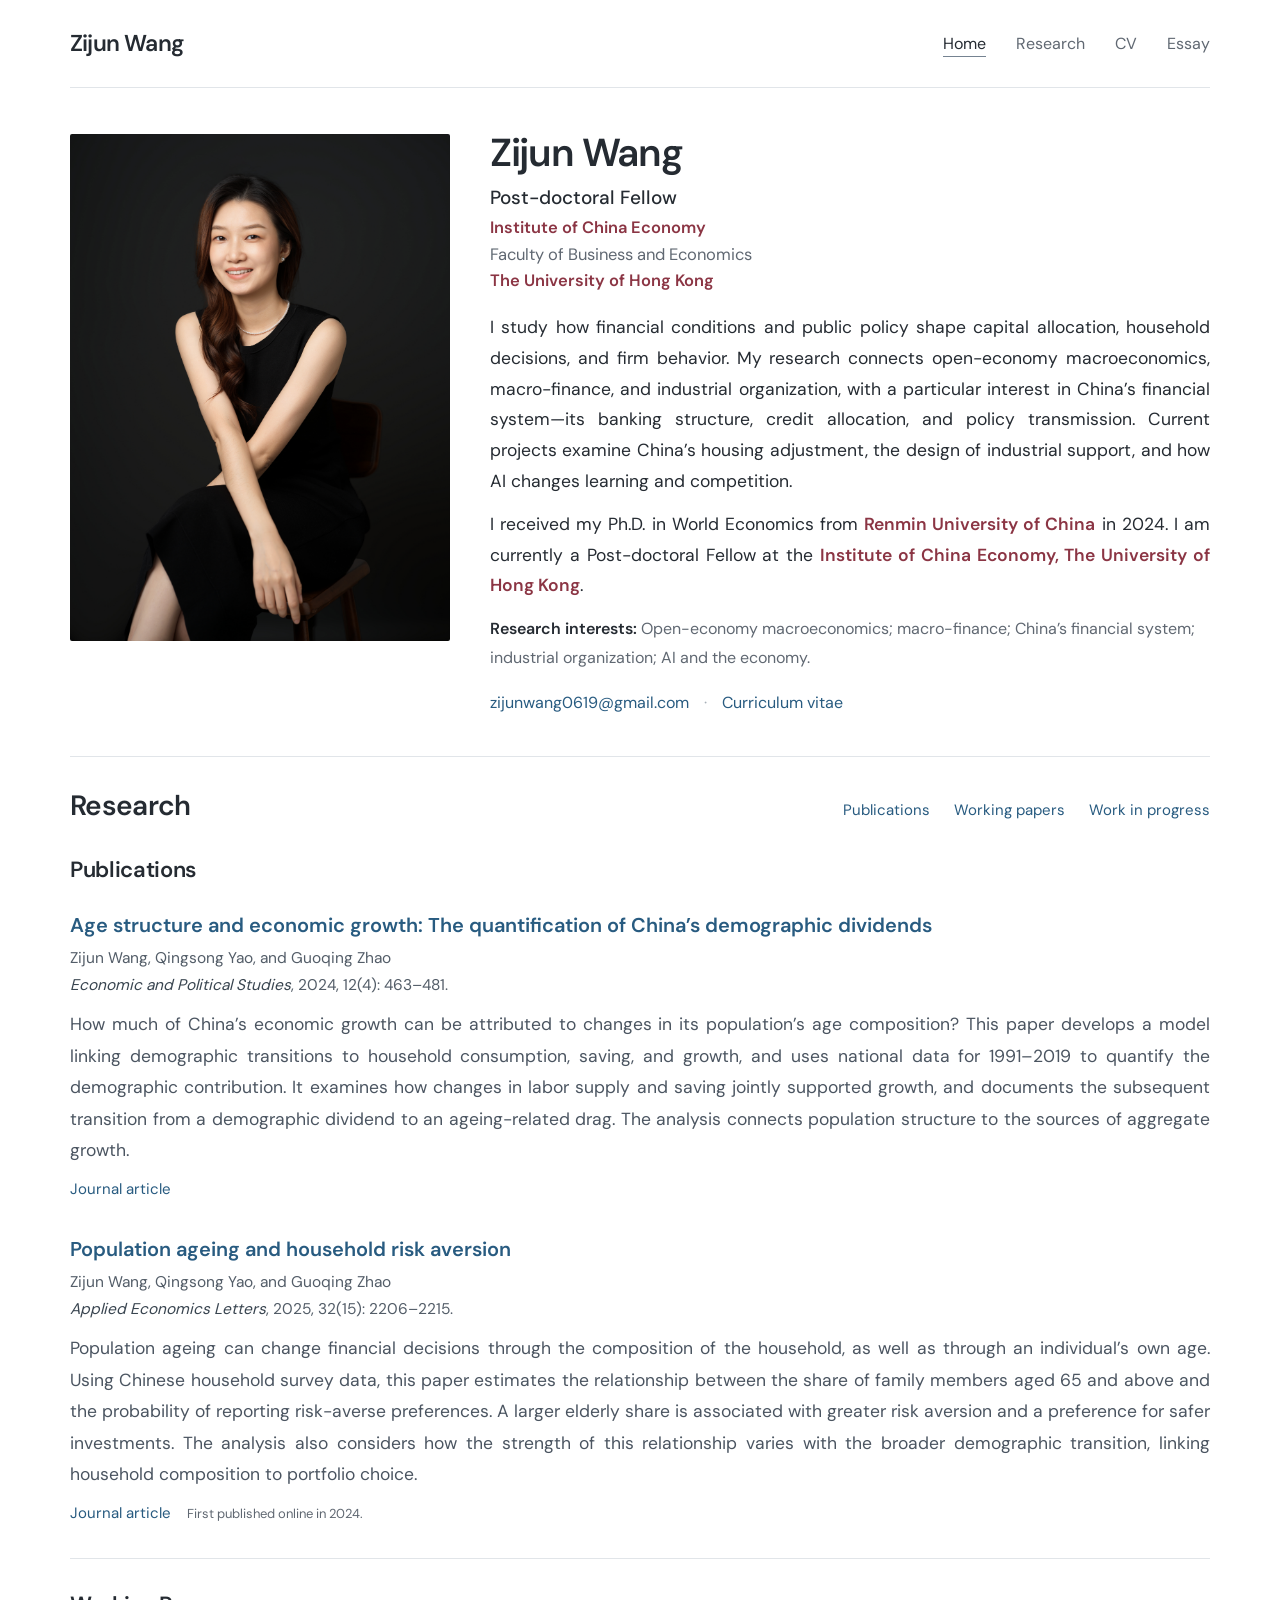
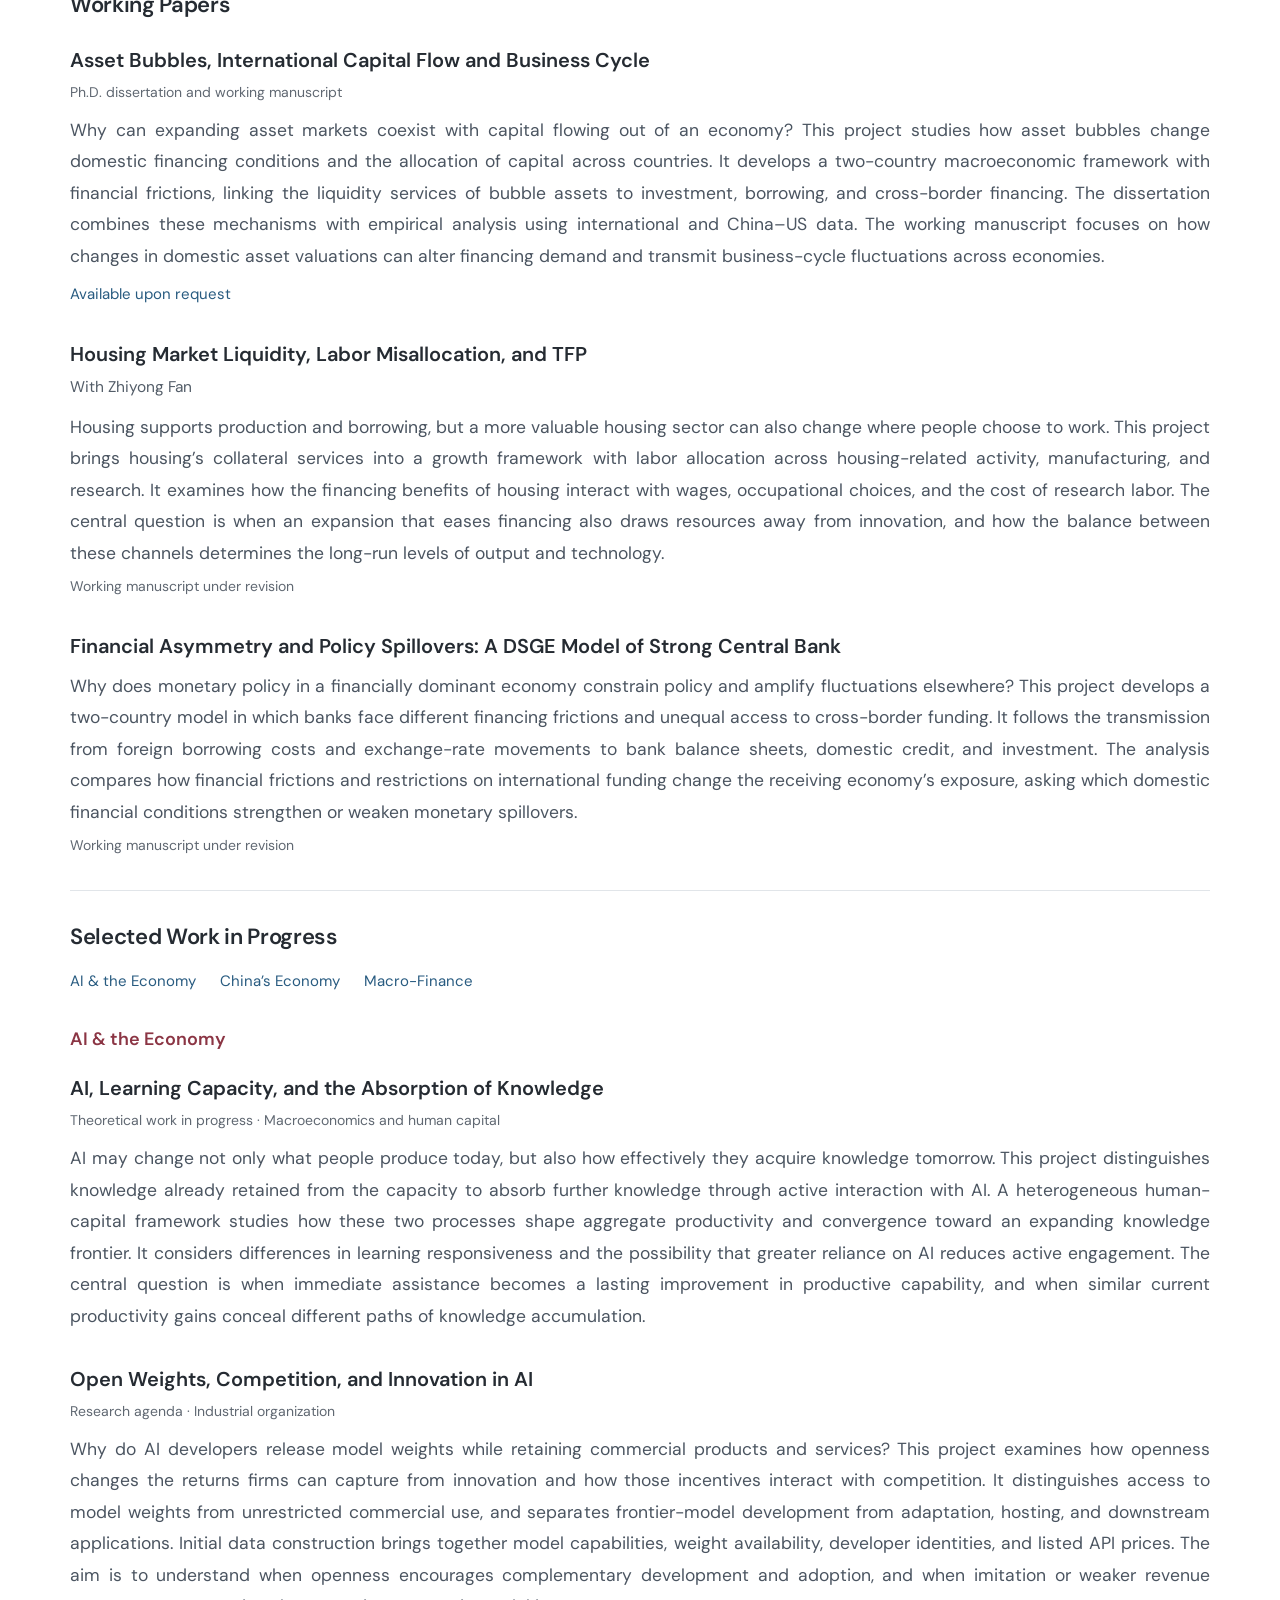
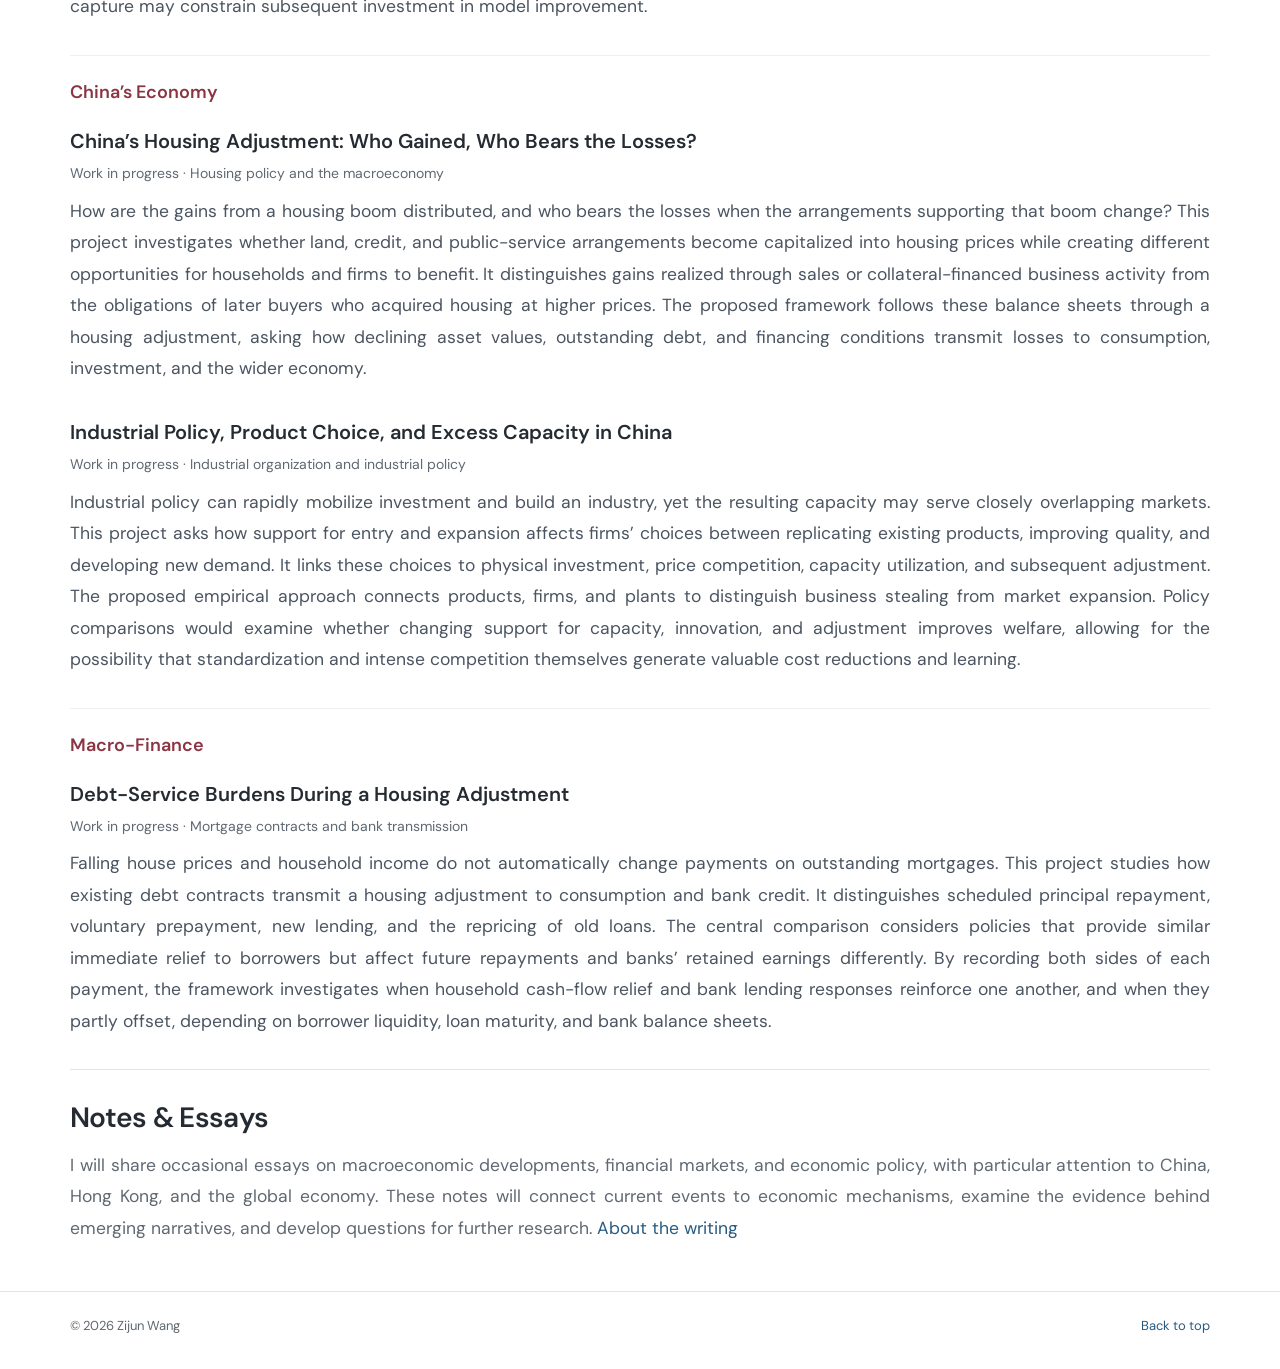
==== docs/index.html @ e9be00ef "Publish academic homepage Publish academic homepage" ====
<!doctype html>
<html lang="en">
<head>
  <meta charset="utf-8">
  <meta name="viewport" content="width=device-width, initial-scale=1">
  <meta name="description" content="Zijun Wang, Post-doctoral Fellow at the Institute of China Economy, Faculty of Business and Economics, The University of Hong Kong. Research in macroeconomics, macro-finance, China’s financial system, industrial organization, and AI.">
  <meta name="theme-color" content="#ffffff">
  <title>Zijun Wang | Economics</title>
  <link rel="stylesheet" href="fonts/fonts.css">
  <link rel="stylesheet" href="style.css">
  <link rel="icon" href="favicon.svg" type="image/svg+xml">
</head>
<body>
  <a class="skip-link" href="#main">Skip to content</a>
  <header class="site-header">
    <div class="shell header-inner">
      <a class="wordmark" href="index.html">Zijun Wang</a>
      <nav class="primary-nav" aria-label="Primary navigation">
        <a href="index.html" aria-current="page">Home</a>
        <a href="#research">Research</a>
        <a href="files/CV_Wang_Zijun.pdf">CV</a>
        <a href="notes.html">Essay</a>
      </nav>
    </div>
  </header>

  <main class="shell" id="main">
    <section class="profile-grid" id="about" aria-labelledby="name">
      <figure class="portrait">
        <img class="profile-photo" src="images/zijun-wang-portrait.jpg" width="380" height="507" alt="Portrait of Zijun Wang" fetchpriority="high">
      </figure>
      <div class="profile-content">
        <div class="profile-heading">
          <h1 id="name">Zijun Wang</h1>
          <p class="profile-subtitle">Post-doctoral Fellow</p>
          <p class="profile-affiliation"><a class="institution-link" href="https://ice.hkubs.hku.hk/">Institute of China Economy</a><br>Faculty of Business and Economics<br><a class="institution-link" href="https://www.hku.hk/">The University of Hong Kong</a></p>
        </div>
        <p class="bio">I study how financial conditions and public policy shape capital allocation, household decisions, and firm behavior. My research connects open-economy macroeconomics, macro-finance, and industrial organization, with a particular interest in China’s financial system—its banking structure, credit allocation, and policy transmission. Current projects examine China’s housing adjustment, the design of industrial support, and how AI changes learning and competition.</p>
        <p class="bio">I received my Ph.D. in World Economics from <a class="institution-link" href="https://en.ruc.edu.cn/">Renmin University of China</a> in 2024. I am currently a Post-doctoral Fellow at the <a class="institution-link" href="https://ice.hkubs.hku.hk/home/people/">Institute of China Economy, The University of Hong Kong</a>.</p>
        <p class="research-fields"><strong>Research interests:</strong> Open-economy macroeconomics; macro-finance; China’s financial system; industrial organization; AI and the economy.</p>
        <div class="profile-links"><a href="mailto:zijunwang0619@gmail.com">zijunwang0619@gmail.com</a><span aria-hidden="true">·</span><a href="files/CV_Wang_Zijun.pdf">Curriculum vitae</a></div>
      </div>
    </section>

    <div class="research-header" id="research">
      <h2>Research</h2>
      <nav class="research-jump" aria-label="Research sections"><a href="#publications">Publications</a><a href="#working-papers">Working papers</a><a href="#work-in-progress">Work in progress</a></nav>
    </div>

    <section class="research-section" id="publications" aria-labelledby="publications-title">
      <h3 class="group-title" id="publications-title">Publications</h3>
      <article class="paper">
        <h4 class="paper-title"><a href="https://doi.org/10.1080/20954816.2024.2346958">Age structure and economic growth: The quantification of China’s demographic dividends</a></h4>
        <p class="paper-authors">Zijun Wang, Qingsong Yao, and Guoqing Zhao</p>
        <p class="paper-venue"><em>Economic and Political Studies</em>, 2024, 12(4): 463–481.</p>
        <p class="paper-description">How much of China’s economic growth can be attributed to changes in its population’s age composition? This paper develops a model linking demographic transitions to household consumption, saving, and growth, and uses national data for 1991–2019 to quantify the demographic contribution. It examines how changes in labor supply and saving jointly supported growth, and documents the subsequent transition from a demographic dividend to an ageing-related drag. The analysis connects population structure to the sources of aggregate growth.</p>
        <p class="paper-links"><a href="https://doi.org/10.1080/20954816.2024.2346958">Journal article</a></p>
      </article>
      <article class="paper">
        <h4 class="paper-title"><a href="https://doi.org/10.1080/13504851.2024.2332562">Population ageing and household risk aversion</a></h4>
        <p class="paper-authors">Zijun Wang, Qingsong Yao, and Guoqing Zhao</p>
        <p class="paper-venue"><em>Applied Economics Letters</em>, 2025, 32(15): 2206–2215.</p>
        <p class="paper-description">Population ageing can change financial decisions through the composition of the household, as well as through an individual’s own age. Using Chinese household survey data, this paper estimates the relationship between the share of family members aged 65 and above and the probability of reporting risk-averse preferences. A larger elderly share is associated with greater risk aversion and a preference for safer investments. The analysis also considers how the strength of this relationship varies with the broader demographic transition, linking household composition to portfolio choice.</p>
        <p class="paper-links"><a href="https://doi.org/10.1080/13504851.2024.2332562">Journal article</a><span class="publication-note">First published online in 2024.</span></p>
      </article>
    </section>

    <section class="research-section" id="working-papers" aria-labelledby="working-title">
      <h3 class="group-title" id="working-title">Working Papers</h3>
      <article class="paper">
        <h4 class="paper-title">Asset Bubbles, International Capital Flow and Business Cycle</h4>
        <p class="paper-status">Ph.D. dissertation and working manuscript</p>
        <p class="paper-description">Why can expanding asset markets coexist with capital flowing out of an economy? This project studies how asset bubbles change domestic financing conditions and the allocation of capital across countries. It develops a two-country macroeconomic framework with financial frictions, linking the liquidity services of bubble assets to investment, borrowing, and cross-border financing. The dissertation combines these mechanisms with empirical analysis using international and China–US data. The working manuscript focuses on how changes in domestic asset valuations can alter financing demand and transmit business-cycle fluctuations across economies.</p>
        <p class="paper-links"><a href="mailto:zijunwang0619@gmail.com?subject=Paper%20request%3A%20Asset%20Bubbles%20and%20International%20Capital%20Flow">Available upon request</a></p>
      </article>
      <article class="paper">
        <h4 class="paper-title">Housing Market Liquidity, Labor Misallocation, and TFP</h4>
        <p class="paper-authors">With Zhiyong Fan</p>
        <p class="paper-description">Housing supports production and borrowing, but a more valuable housing sector can also change where people choose to work. This project brings housing’s collateral services into a growth framework with labor allocation across housing-related activity, manufacturing, and research. It examines how the financing benefits of housing interact with wages, occupational choices, and the cost of research labor. The central question is when an expansion that eases financing also draws resources away from innovation, and how the balance between these channels determines the long-run levels of output and technology.</p>
        <p class="paper-status">Working manuscript under revision</p>
      </article>
      <article class="paper">
        <h4 class="paper-title">Financial Asymmetry and Policy Spillovers: A DSGE Model of Strong Central Bank</h4>
        <p class="paper-description">Why does monetary policy in a financially dominant economy constrain policy and amplify fluctuations elsewhere? This project develops a two-country model in which banks face different financing frictions and unequal access to cross-border funding. It follows the transmission from foreign borrowing costs and exchange-rate movements to bank balance sheets, domestic credit, and investment. The analysis compares how financial frictions and restrictions on international funding change the receiving economy’s exposure, asking which domestic financial conditions strengthen or weaken monetary spillovers.</p>
        <p class="paper-status">Working manuscript under revision</p>
      </article>
    </section>

    <section class="research-section" id="work-in-progress" aria-labelledby="progress-title">
      <h3 class="group-title" id="progress-title">Selected Work in Progress</h3>
      <nav class="progress-jump" aria-label="Work in progress themes"><a href="#ai-economy">AI &amp; the Economy</a><a href="#china-economy">China’s Economy</a><a href="#macro-finance">Macro-Finance</a></nav>

      <section class="research-theme" id="ai-economy" aria-labelledby="ai-title">
        <h4 class="theme-title" id="ai-title">AI &amp; the Economy</h4>
        <article class="paper">
          <h5 class="paper-title">AI, Learning Capacity, and the Absorption of Knowledge</h5>
          <p class="paper-status">Theoretical work in progress · Macroeconomics and human capital</p>
          <p class="paper-description">AI may change not only what people produce today, but also how effectively they acquire knowledge tomorrow. This project distinguishes knowledge already retained from the capacity to absorb further knowledge through active interaction with AI. A heterogeneous human-capital framework studies how these two processes shape aggregate productivity and convergence toward an expanding knowledge frontier. It considers differences in learning responsiveness and the possibility that greater reliance on AI reduces active engagement. The central question is when immediate assistance becomes a lasting improvement in productive capability, and when similar current productivity gains conceal different paths of knowledge accumulation.</p>
        </article>
        <article class="paper">
          <h5 class="paper-title">Open Weights, Competition, and Innovation in AI</h5>
          <p class="paper-status">Research agenda · Industrial organization</p>
          <p class="paper-description">Why do AI developers release model weights while retaining commercial products and services? This project examines how openness changes the returns firms can capture from innovation and how those incentives interact with competition. It distinguishes access to model weights from unrestricted commercial use, and separates frontier-model development from adaptation, hosting, and downstream applications. Initial data construction brings together model capabilities, weight availability, developer identities, and listed API prices. The aim is to understand when openness encourages complementary development and adoption, and when imitation or weaker revenue capture may constrain subsequent investment in model improvement.</p>
        </article>
      </section>

      <section class="research-theme" id="china-economy" aria-labelledby="china-title">
        <h4 class="theme-title" id="china-title">China’s Economy</h4>
        <article class="paper">
          <h5 class="paper-title">China’s Housing Adjustment: Who Gained, Who Bears the Losses?</h5>
          <p class="paper-status">Work in progress · Housing policy and the macroeconomy</p>
          <p class="paper-description">How are the gains from a housing boom distributed, and who bears the losses when the arrangements supporting that boom change? This project investigates whether land, credit, and public-service arrangements become capitalized into housing prices while creating different opportunities for households and firms to benefit. It distinguishes gains realized through sales or collateral-financed business activity from the obligations of later buyers who acquired housing at higher prices. The proposed framework follows these balance sheets through a housing adjustment, asking how declining asset values, outstanding debt, and financing conditions transmit losses to consumption, investment, and the wider economy.</p>
        </article>
        <article class="paper">
          <h5 class="paper-title">Industrial Policy, Product Choice, and Excess Capacity in China</h5>
          <p class="paper-status">Work in progress · Industrial organization and industrial policy</p>
          <p class="paper-description">Industrial policy can rapidly mobilize investment and build an industry, yet the resulting capacity may serve closely overlapping markets. This project asks how support for entry and expansion affects firms’ choices between replicating existing products, improving quality, and developing new demand. It links these choices to physical investment, price competition, capacity utilization, and subsequent adjustment. The proposed empirical approach connects products, firms, and plants to distinguish business stealing from market expansion. Policy comparisons would examine whether changing support for capacity, innovation, and adjustment improves welfare, allowing for the possibility that standardization and intense competition themselves generate valuable cost reductions and learning.</p>
        </article>
      </section>

      <section class="research-theme" id="macro-finance" aria-labelledby="macro-title">
        <h4 class="theme-title" id="macro-title">Macro-Finance</h4>
        <article class="paper">
          <h5 class="paper-title">Debt-Service Burdens During a Housing Adjustment</h5>
          <p class="paper-status">Work in progress · Mortgage contracts and bank transmission</p>
          <p class="paper-description">Falling house prices and household income do not automatically change payments on outstanding mortgages. This project studies how existing debt contracts transmit a housing adjustment to consumption and bank credit. It distinguishes scheduled principal repayment, voluntary prepayment, new lending, and the repricing of old loans. The central comparison considers policies that provide similar immediate relief to borrowers but affect future repayments and banks’ retained earnings differently. By recording both sides of each payment, the framework investigates when household cash-flow relief and bank lending responses reinforce one another, and when they partly offset, depending on borrower liquidity, loan maturity, and bank balance sheets.</p>
        </article>
      </section>
    </section>

    <section class="writing-section" aria-labelledby="writing-title"><h2 id="writing-title">Notes &amp; Essays</h2><p>I will share occasional essays on macroeconomic developments, financial markets, and economic policy, with particular attention to China, Hong Kong, and the global economy. These notes will connect current events to economic mechanisms, examine the evidence behind emerging narratives, and develop questions for further research. <a href="notes.html">About the writing</a></p></section>
  </main>
  <footer class="site-footer"><div class="shell footer-inner"><p>© 2026 Zijun Wang</p><a href="#about">Back to top</a></div></footer>
</body>
</html>
---- docs/fonts/fonts.css ----
@font-face {
  font-family: 'DM Sans';
  font-style: normal;
  font-weight: 400;
  font-display: swap;
  src: url(dm-sans-normal-400.ttf) format('truetype');
}
@font-face {
  font-family: 'DM Sans';
  font-style: normal;
  font-weight: 500;
  font-display: swap;
  src: url(dm-sans-normal-500.ttf) format('truetype');
}
@font-face {
  font-family: 'DM Sans';
  font-style: normal;
  font-weight: 600;
  font-display: swap;
  src: url(dm-sans-normal-600.ttf) format('truetype');
}
@font-face {
  font-family: 'DM Sans';
  font-style: normal;
  font-weight: 700;
  font-display: swap;
  src: url(dm-sans-normal-700.ttf) format('truetype');
}
@font-face {
  font-family: 'Newsreader';
  font-style: italic;
  font-weight: 400;
  font-display: swap;
  src: url(newsreader-italic-400.ttf) format('truetype');
}
@font-face {
  font-family: 'Newsreader';
  font-style: italic;
  font-weight: 500;
  font-display: swap;
  src: url(newsreader-italic-500.ttf) format('truetype');
}
@font-face {
  font-family: 'Newsreader';
  font-style: normal;
  font-weight: 400;
  font-display: swap;
  src: url(newsreader-normal-400.ttf) format('truetype');
}
@font-face {
  font-family: 'Newsreader';
  font-style: normal;
  font-weight: 500;
  font-display: swap;
  src: url(newsreader-normal-500.ttf) format('truetype');
}
---- docs/style.css ----
/* Academic homepage: readable type, full-width research, and a permanent portrait. */
:root{--ink:#252b32;--muted:#606872;--blue:#285b80;--accent:#8b3544;--rule:#e1e5e9;--paper:#fff;--sans:"DM Sans","Helvetica Neue",Arial,sans-serif}
*{box-sizing:border-box}
html{scroll-behavior:smooth;scroll-padding-top:26px}
body{margin:0;background:var(--paper);color:var(--ink);font:400 17.5px/1.75 var(--sans);-webkit-font-smoothing:antialiased}
p,h1,h2,h3,h4,h5,figure{margin:0}
a{color:var(--blue);text-decoration:none;text-underline-offset:3px}
a:hover{text-decoration:underline}
a:focus-visible{outline:2px solid var(--blue);outline-offset:5px}
::selection{background:#e9dbe0}
.shell{width:min(1140px,calc(100% - 88px));margin-inline:auto}
.skip-link{position:fixed;left:12px;top:10px;transform:translateY(-160%);z-index:10;background:var(--ink);color:white;padding:8px 14px}
.skip-link:focus{transform:translateY(0)}
.site-header{background:white}
.header-inner{display:flex;align-items:center;justify-content:space-between;gap:28px;min-height:88px;border-bottom:1px solid var(--rule)}
.wordmark{font-size:23px;font-weight:600;letter-spacing:-.035em;color:var(--ink);white-space:nowrap}
.primary-nav{display:flex;align-items:center;gap:30px;font-size:16px}
.primary-nav a{padding:12px 0;color:var(--muted);white-space:nowrap}
.primary-nav a[aria-current="page"]{color:var(--ink);text-decoration:underline;text-underline-offset:7px;text-decoration-color:#758391}
.profile-grid{display:grid;grid-template-columns:380px minmax(0,1fr);gap:40px;align-items:start;padding:46px 0 39px}
.portrait{width:380px}
.profile-photo{display:block;width:380px;height:507px;object-fit:cover;object-position:center;border-radius:2px;background:#202122}
.profile-content h1{font-size:39px;font-weight:600;line-height:1.2;letter-spacing:-.035em;margin:-4px 0 7px}
.profile-subtitle{font-size:19px;font-weight:500;line-height:1.5;margin-bottom:3px}
.profile-affiliation{font-size:16.5px;line-height:1.6;color:var(--muted);margin-bottom:18px}
.institution-link{color:var(--accent);font-weight:550}
.bio{margin-bottom:13px;line-height:1.75}
.research-fields{font-size:16px;color:var(--muted);line-height:1.8;margin-top:14px}
.research-fields strong{font-weight:550;color:var(--ink)}
.profile-links{display:flex;align-items:center;flex-wrap:wrap;gap:15px;font-size:16px;margin-top:16px}
.profile-links>span{color:#a7afb7}
.research-header{border-top:1px solid var(--rule);padding-top:29px;display:flex;align-items:baseline;justify-content:space-between;gap:24px}
.research-header h2,.writing-section h2{font-size:28px;font-weight:550;line-height:1.4;letter-spacing:-.025em}
.research-jump,.progress-jump{display:flex;flex-wrap:wrap;gap:24px;font-size:15px}
.research-section{padding-top:28px}
.group-title{font-size:22px;font-weight:550;line-height:1.5;margin-bottom:24px;letter-spacing:-.015em}
.paper{margin-bottom:32px;width:100%}
.paper-title{font-size:20px;font-weight:550;line-height:1.5;margin-bottom:5px;color:var(--ink)}
.paper-title a{color:var(--blue)}
.paper-authors,.paper-venue{font-size:15.5px;line-height:1.75;color:#535d68}
.paper-venue em{font-style:italic;color:#394550}
.paper-description{font-size:17.5px;line-height:1.8;color:#4b5561;margin-top:10px;width:100%}
.paper-links{display:flex;flex-wrap:wrap;align-items:baseline;gap:16px;font-size:15px;margin-top:9px}
.publication-note{color:var(--muted);font-size:13px}
.paper-status{font-size:14px;color:var(--muted);margin-top:6px;line-height:1.7}
.research-section+.research-section{border-top:1px solid var(--rule);margin-top:11px;padding-top:29px}
.progress-jump{margin-top:-9px;margin-bottom:28px}
.research-theme{padding-top:4px}
.research-theme+.research-theme{border-top:1px solid #edf0f2;padding-top:23px;margin-top:8px}
.theme-title{font-size:18px;font-weight:550;line-height:1.5;color:var(--accent);margin-bottom:20px}
.writing-section{border-top:1px solid var(--rule);padding-top:28px;padding-bottom:41px;margin-top:28px}
.writing-section p{font-size:17.5px;color:var(--muted);margin-top:12px;line-height:1.8}
.site-footer{border-top:1px solid var(--rule);margin-top:6px}
.footer-inner{display:flex;align-items:center;justify-content:space-between;gap:24px;padding-block:23px 31px;font-size:13px;color:var(--muted)}
.footer-links{display:flex;gap:22px}
.notes-main{min-height:calc(100vh - 180px);padding-top:46px;padding-bottom:55px}
.page-eyebrow{font-size:14px;color:var(--muted);margin-bottom:10px}
.page-title{font-size:36px;font-weight:550;line-height:1.35;letter-spacing:-.03em;margin-bottom:16px}
.page-deck{font-size:19px;line-height:1.8;color:var(--muted);max-width:85ch}
.writing-intro{border-top:1px solid var(--rule);margin-top:33px;padding-top:27px;max-width:94ch}
.archive-heading{font-size:23px;font-weight:500;line-height:1.5;margin-bottom:14px}
.writing-intro p{font-size:17.5px;line-height:1.85;color:var(--muted)}
.writing-intro p+p{margin-top:17px}
.article-main{max-width:840px;padding-block:46px 68px;min-height:calc(100vh - 180px)}
.article-body{font-size:18px;line-height:1.9;border-top:1px solid var(--rule);margin-top:30px;padding-top:27px}
.article-body h2{font-size:25px;font-weight:550;margin-block:28px 14px}
.article-body p+p{margin-top:18px}
/* Justify descriptive prose while keeping the final line naturally spaced. */
.bio,.paper-description,.writing-section p,.page-deck,.writing-intro p,.article-body p{text-align:justify;text-align-last:left;text-justify:inter-word;-webkit-hyphens:auto;hyphens:auto;overflow-wrap:break-word}

@media(max-width:900px){.shell{width:calc(100% - 56px)}.profile-grid{grid-template-columns:280px minmax(0,1fr);gap:34px}.portrait,.profile-photo{width:280px}.profile-photo{height:373px}.profile-content h1{font-size:35px}.profile-affiliation{font-size:16px}.research-header{align-items:flex-start;flex-direction:column;gap:13px}.research-jump,.progress-jump{gap:22px}}
@media(max-width:650px){body{font-size:16.5px}.shell{width:calc(100% - 40px)}.header-inner{flex-wrap:wrap;gap:1px;padding-block:18px 9px;min-height:0}.wordmark{font-size:23px}.primary-nav{width:100%;gap:28px;font-size:15px}.primary-nav a{padding-block:9px}.profile-grid{grid-template-columns:160px minmax(0,1fr);column-gap:23px;row-gap:19px;padding:31px 0}.portrait,.profile-photo{width:160px}.profile-photo{height:213px}.profile-content{display:contents}.profile-heading{grid-column:2;grid-row:1;align-self:start}.profile-content h1{font-size:29px;line-height:1.2;margin:0 0 8px}.profile-subtitle{font-size:16px;margin-bottom:5px}.profile-affiliation{font-size:14.5px;line-height:1.65;margin:0}.bio,.research-fields,.profile-links{grid-column:1/-1}.bio{margin:0;line-height:1.8}.research-fields{font-size:15px;margin-top:0}.profile-links{font-size:15px;margin-top:0;gap:13px}.research-header{padding-top:24px}.research-header h2,.writing-section h2{font-size:26px}.research-jump,.progress-jump{font-size:14px;gap:16px}.research-section{padding-top:25px}.group-title{font-size:21px;margin-bottom:22px}.paper{margin-bottom:29px}.paper-title{font-size:19px;line-height:1.55}.paper-authors,.paper-venue{font-size:14px}.paper-description{font-size:16.5px;line-height:1.85}.paper-links{font-size:14px}.paper-status{font-size:13.5px}.theme-title{font-size:17px}.progress-jump{margin-bottom:25px}.writing-section p{font-size:16.5px}.notes-main{padding-top:32px}.page-title{font-size:31px}.page-deck{font-size:18px}.writing-intro p{font-size:16.5px}.footer-inner{font-size:12px;gap:16px;flex-wrap:wrap}.footer-links{gap:16px}.article-main{padding-top:32px}}
@media(max-width:360px){.profile-grid{grid-template-columns:128px minmax(0,1fr);column-gap:18px}.portrait,.profile-photo{width:128px}.profile-photo{height:171px}.profile-content h1{font-size:26px}.profile-subtitle{font-size:15px}.profile-affiliation{font-size:14px}.primary-nav{gap:24px}.research-jump{font-size:13px;gap:14px}}
@media(prefers-reduced-motion:reduce){html{scroll-behavior:auto}}
@media print{.site-header,.skip-link,.research-jump,.progress-jump,.paper-links,.writing-section,.site-footer{display:none}.shell{width:100%}.profile-grid{padding-top:0;grid-template-columns:150px 1fr;gap:28px}.portrait,.profile-photo{width:150px;height:200px}.paper{break-inside:avoid}a{color:inherit}}
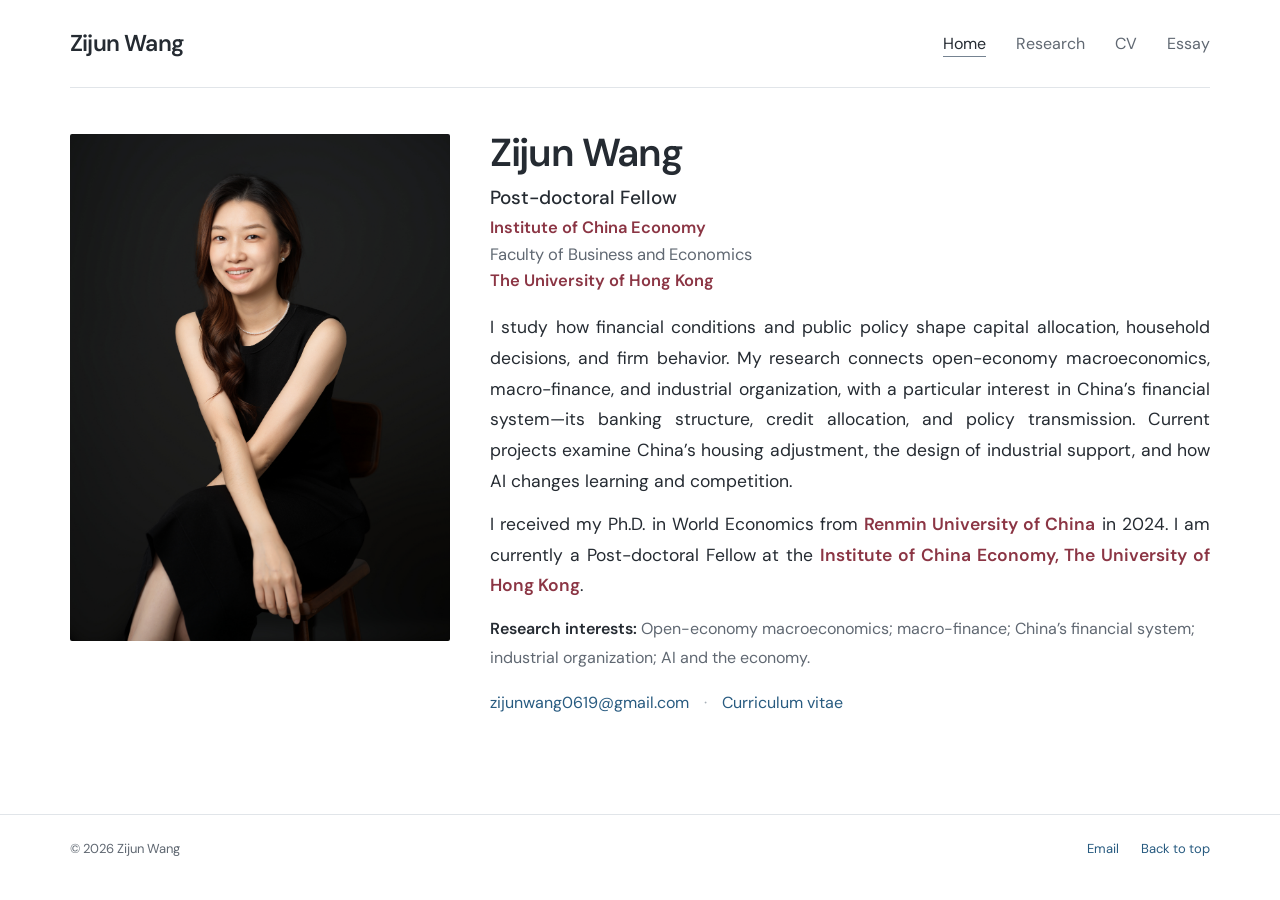
==== commit 9d5c86ef: "Add files via upload" ====
--- a/docs/index.html
+++ b/docs/index.html
@@ -7,7 +7,7 @@
   <meta name="theme-color" content="#ffffff">
   <title>Zijun Wang | Economics</title>
   <link rel="stylesheet" href="fonts/fonts.css">
-  <link rel="stylesheet" href="style.css">
+  <link rel="stylesheet" href="style.css?v=20261025-pages">
   <link rel="icon" href="favicon.svg" type="image/svg+xml">
 </head>
 <body>
@@ -17,14 +17,14 @@
       <a class="wordmark" href="index.html">Zijun Wang</a>
       <nav class="primary-nav" aria-label="Primary navigation">
         <a href="index.html" aria-current="page">Home</a>
-        <a href="#research">Research</a>
+        <a href="research.html">Research</a>
         <a href="files/CV_Wang_Zijun.pdf">CV</a>
         <a href="notes.html">Essay</a>
       </nav>
     </div>
   </header>
 
-  <main class="shell" id="main">
+  <main class="shell home-main" id="main">
     <section class="profile-grid" id="about" aria-labelledby="name">
       <figure class="portrait">
         <img class="profile-photo" src="images/zijun-wang-portrait.jpg" width="380" height="507" alt="Portrait of Zijun Wang" fetchpriority="high">
@@ -42,94 +42,7 @@
       </div>
     </section>
 
-    <div class="research-header" id="research">
-      <h2>Research</h2>
-      <nav class="research-jump" aria-label="Research sections"><a href="#publications">Publications</a><a href="#working-papers">Working papers</a><a href="#work-in-progress">Work in progress</a></nav>
-    </div>
-
-    <section class="research-section" id="publications" aria-labelledby="publications-title">
-      <h3 class="group-title" id="publications-title">Publications</h3>
-      <article class="paper">
-        <h4 class="paper-title"><a href="https://doi.org/10.1080/20954816.2024.2346958">Age structure and economic growth: The quantification of China’s demographic dividends</a></h4>
-        <p class="paper-authors">Zijun Wang, Qingsong Yao, and Guoqing Zhao</p>
-        <p class="paper-venue"><em>Economic and Political Studies</em>, 2024, 12(4): 463–481.</p>
-        <p class="paper-description">How much of China’s economic growth can be attributed to changes in its population’s age composition? This paper develops a model linking demographic transitions to household consumption, saving, and growth, and uses national data for 1991–2019 to quantify the demographic contribution. It examines how changes in labor supply and saving jointly supported growth, and documents the subsequent transition from a demographic dividend to an ageing-related drag. The analysis connects population structure to the sources of aggregate growth.</p>
-        <p class="paper-links"><a href="https://doi.org/10.1080/20954816.2024.2346958">Journal article</a></p>
-      </article>
-      <article class="paper">
-        <h4 class="paper-title"><a href="https://doi.org/10.1080/13504851.2024.2332562">Population ageing and household risk aversion</a></h4>
-        <p class="paper-authors">Zijun Wang, Qingsong Yao, and Guoqing Zhao</p>
-        <p class="paper-venue"><em>Applied Economics Letters</em>, 2025, 32(15): 2206–2215.</p>
-        <p class="paper-description">Population ageing can change financial decisions through the composition of the household, as well as through an individual’s own age. Using Chinese household survey data, this paper estimates the relationship between the share of family members aged 65 and above and the probability of reporting risk-averse preferences. A larger elderly share is associated with greater risk aversion and a preference for safer investments. The analysis also considers how the strength of this relationship varies with the broader demographic transition, linking household composition to portfolio choice.</p>
-        <p class="paper-links"><a href="https://doi.org/10.1080/13504851.2024.2332562">Journal article</a><span class="publication-note">First published online in 2024.</span></p>
-      </article>
-    </section>
-
-    <section class="research-section" id="working-papers" aria-labelledby="working-title">
-      <h3 class="group-title" id="working-title">Working Papers</h3>
-      <article class="paper">
-        <h4 class="paper-title">Asset Bubbles, International Capital Flow and Business Cycle</h4>
-        <p class="paper-status">Ph.D. dissertation and working manuscript</p>
-        <p class="paper-description">Why can expanding asset markets coexist with capital flowing out of an economy? This project studies how asset bubbles change domestic financing conditions and the allocation of capital across countries. It develops a two-country macroeconomic framework with financial frictions, linking the liquidity services of bubble assets to investment, borrowing, and cross-border financing. The dissertation combines these mechanisms with empirical analysis using international and China–US data. The working manuscript focuses on how changes in domestic asset valuations can alter financing demand and transmit business-cycle fluctuations across economies.</p>
-        <p class="paper-links"><a href="mailto:zijunwang0619@gmail.com?subject=Paper%20request%3A%20Asset%20Bubbles%20and%20International%20Capital%20Flow">Available upon request</a></p>
-      </article>
-      <article class="paper">
-        <h4 class="paper-title">Housing Market Liquidity, Labor Misallocation, and TFP</h4>
-        <p class="paper-authors">With Zhiyong Fan</p>
-        <p class="paper-description">Housing supports production and borrowing, but a more valuable housing sector can also change where people choose to work. This project brings housing’s collateral services into a growth framework with labor allocation across housing-related activity, manufacturing, and research. It examines how the financing benefits of housing interact with wages, occupational choices, and the cost of research labor. The central question is when an expansion that eases financing also draws resources away from innovation, and how the balance between these channels determines the long-run levels of output and technology.</p>
-        <p class="paper-status">Working manuscript under revision</p>
-      </article>
-      <article class="paper">
-        <h4 class="paper-title">Financial Asymmetry and Policy Spillovers: A DSGE Model of Strong Central Bank</h4>
-        <p class="paper-description">Why does monetary policy in a financially dominant economy constrain policy and amplify fluctuations elsewhere? This project develops a two-country model in which banks face different financing frictions and unequal access to cross-border funding. It follows the transmission from foreign borrowing costs and exchange-rate movements to bank balance sheets, domestic credit, and investment. The analysis compares how financial frictions and restrictions on international funding change the receiving economy’s exposure, asking which domestic financial conditions strengthen or weaken monetary spillovers.</p>
-        <p class="paper-status">Working manuscript under revision</p>
-      </article>
-    </section>
-
-    <section class="research-section" id="work-in-progress" aria-labelledby="progress-title">
-      <h3 class="group-title" id="progress-title">Selected Work in Progress</h3>
-      <nav class="progress-jump" aria-label="Work in progress themes"><a href="#ai-economy">AI &amp; the Economy</a><a href="#china-economy">China’s Economy</a><a href="#macro-finance">Macro-Finance</a></nav>
-
-      <section class="research-theme" id="ai-economy" aria-labelledby="ai-title">
-        <h4 class="theme-title" id="ai-title">AI &amp; the Economy</h4>
-        <article class="paper">
-          <h5 class="paper-title">AI, Learning Capacity, and the Absorption of Knowledge</h5>
-          <p class="paper-status">Theoretical work in progress · Macroeconomics and human capital</p>
-          <p class="paper-description">AI may change not only what people produce today, but also how effectively they acquire knowledge tomorrow. This project distinguishes knowledge already retained from the capacity to absorb further knowledge through active interaction with AI. A heterogeneous human-capital framework studies how these two processes shape aggregate productivity and convergence toward an expanding knowledge frontier. It considers differences in learning responsiveness and the possibility that greater reliance on AI reduces active engagement. The central question is when immediate assistance becomes a lasting improvement in productive capability, and when similar current productivity gains conceal different paths of knowledge accumulation.</p>
-        </article>
-        <article class="paper">
-          <h5 class="paper-title">Open Weights, Competition, and Innovation in AI</h5>
-          <p class="paper-status">Research agenda · Industrial organization</p>
-          <p class="paper-description">Why do AI developers release model weights while retaining commercial products and services? This project examines how openness changes the returns firms can capture from innovation and how those incentives interact with competition. It distinguishes access to model weights from unrestricted commercial use, and separates frontier-model development from adaptation, hosting, and downstream applications. Initial data construction brings together model capabilities, weight availability, developer identities, and listed API prices. The aim is to understand when openness encourages complementary development and adoption, and when imitation or weaker revenue capture may constrain subsequent investment in model improvement.</p>
-        </article>
-      </section>
-
-      <section class="research-theme" id="china-economy" aria-labelledby="china-title">
-        <h4 class="theme-title" id="china-title">China’s Economy</h4>
-        <article class="paper">
-          <h5 class="paper-title">China’s Housing Adjustment: Who Gained, Who Bears the Losses?</h5>
-          <p class="paper-status">Work in progress · Housing policy and the macroeconomy</p>
-          <p class="paper-description">How are the gains from a housing boom distributed, and who bears the losses when the arrangements supporting that boom change? This project investigates whether land, credit, and public-service arrangements become capitalized into housing prices while creating different opportunities for households and firms to benefit. It distinguishes gains realized through sales or collateral-financed business activity from the obligations of later buyers who acquired housing at higher prices. The proposed framework follows these balance sheets through a housing adjustment, asking how declining asset values, outstanding debt, and financing conditions transmit losses to consumption, investment, and the wider economy.</p>
-        </article>
-        <article class="paper">
-          <h5 class="paper-title">Industrial Policy, Product Choice, and Excess Capacity in China</h5>
-          <p class="paper-status">Work in progress · Industrial organization and industrial policy</p>
-          <p class="paper-description">Industrial policy can rapidly mobilize investment and build an industry, yet the resulting capacity may serve closely overlapping markets. This project asks how support for entry and expansion affects firms’ choices between replicating existing products, improving quality, and developing new demand. It links these choices to physical investment, price competition, capacity utilization, and subsequent adjustment. The proposed empirical approach connects products, firms, and plants to distinguish business stealing from market expansion. Policy comparisons would examine whether changing support for capacity, innovation, and adjustment improves welfare, allowing for the possibility that standardization and intense competition themselves generate valuable cost reductions and learning.</p>
-        </article>
-      </section>
-
-      <section class="research-theme" id="macro-finance" aria-labelledby="macro-title">
-        <h4 class="theme-title" id="macro-title">Macro-Finance</h4>
-        <article class="paper">
-          <h5 class="paper-title">Debt-Service Burdens During a Housing Adjustment</h5>
-          <p class="paper-status">Work in progress · Mortgage contracts and bank transmission</p>
-          <p class="paper-description">Falling house prices and household income do not automatically change payments on outstanding mortgages. This project studies how existing debt contracts transmit a housing adjustment to consumption and bank credit. It distinguishes scheduled principal repayment, voluntary prepayment, new lending, and the repricing of old loans. The central comparison considers policies that provide similar immediate relief to borrowers but affect future repayments and banks’ retained earnings differently. By recording both sides of each payment, the framework investigates when household cash-flow relief and bank lending responses reinforce one another, and when they partly offset, depending on borrower liquidity, loan maturity, and bank balance sheets.</p>
-        </article>
-      </section>
-    </section>
-
-    <section class="writing-section" aria-labelledby="writing-title"><h2 id="writing-title">Notes &amp; Essays</h2><p>I will share occasional essays on macroeconomic developments, financial markets, and economic policy, with particular attention to China, Hong Kong, and the global economy. These notes will connect current events to economic mechanisms, examine the evidence behind emerging narratives, and develop questions for further research. <a href="notes.html">About the writing</a></p></section>
   </main>
-  <footer class="site-footer"><div class="shell footer-inner"><p>© 2026 Zijun Wang</p><a href="#about">Back to top</a></div></footer>
+  <footer class="site-footer"><div class="shell footer-inner"><p>© 2026 Zijun Wang</p><div class="footer-links"><a href="mailto:zijunwang0619@gmail.com">Email</a><a href="#main">Back to top</a></div></div></footer>
 </body>
 </html>
--- a/docs/style.css
+++ b/docs/style.css
@@ -1,4 +1,4 @@
-/* Academic homepage: readable type, full-width research, and a permanent portrait. */
+/* Academic site: separate home, research, and essay pages. */
 :root{--ink:#252b32;--muted:#606872;--blue:#285b80;--accent:#8b3544;--rule:#e1e5e9;--paper:#fff;--sans:"DM Sans","Helvetica Neue",Arial,sans-serif}
 *{box-sizing:border-box}
 html{scroll-behavior:smooth;scroll-padding-top:26px}
@@ -29,6 +29,10 @@
 .research-fields strong{font-weight:550;color:var(--ink)}
 .profile-links{display:flex;align-items:center;flex-wrap:wrap;gap:15px;font-size:16px;margin-top:16px}
 .profile-links>span{color:#a7afb7}
+.home-main{min-height:calc(100vh - 180px)}
+.research-main{min-height:calc(100vh - 180px);padding-top:46px;padding-bottom:35px}
+.research-main .research-header{border-top:0;padding-top:0;padding-bottom:5px}
+.research-header .page-title{margin-bottom:0}
 .research-header{border-top:1px solid var(--rule);padding-top:29px;display:flex;align-items:baseline;justify-content:space-between;gap:24px}
 .research-header h2,.writing-section h2{font-size:28px;font-weight:550;line-height:1.4;letter-spacing:-.025em}
 .research-jump,.progress-jump{display:flex;flex-wrap:wrap;gap:24px;font-size:15px}
@@ -69,7 +73,7 @@
 .bio,.paper-description,.writing-section p,.page-deck,.writing-intro p,.article-body p{text-align:justify;text-align-last:left;text-justify:inter-word;-webkit-hyphens:auto;hyphens:auto;overflow-wrap:break-word}
 
 @media(max-width:900px){.shell{width:calc(100% - 56px)}.profile-grid{grid-template-columns:280px minmax(0,1fr);gap:34px}.portrait,.profile-photo{width:280px}.profile-photo{height:373px}.profile-content h1{font-size:35px}.profile-affiliation{font-size:16px}.research-header{align-items:flex-start;flex-direction:column;gap:13px}.research-jump,.progress-jump{gap:22px}}
-@media(max-width:650px){body{font-size:16.5px}.shell{width:calc(100% - 40px)}.header-inner{flex-wrap:wrap;gap:1px;padding-block:18px 9px;min-height:0}.wordmark{font-size:23px}.primary-nav{width:100%;gap:28px;font-size:15px}.primary-nav a{padding-block:9px}.profile-grid{grid-template-columns:160px minmax(0,1fr);column-gap:23px;row-gap:19px;padding:31px 0}.portrait,.profile-photo{width:160px}.profile-photo{height:213px}.profile-content{display:contents}.profile-heading{grid-column:2;grid-row:1;align-self:start}.profile-content h1{font-size:29px;line-height:1.2;margin:0 0 8px}.profile-subtitle{font-size:16px;margin-bottom:5px}.profile-affiliation{font-size:14.5px;line-height:1.65;margin:0}.bio,.research-fields,.profile-links{grid-column:1/-1}.bio{margin:0;line-height:1.8}.research-fields{font-size:15px;margin-top:0}.profile-links{font-size:15px;margin-top:0;gap:13px}.research-header{padding-top:24px}.research-header h2,.writing-section h2{font-size:26px}.research-jump,.progress-jump{font-size:14px;gap:16px}.research-section{padding-top:25px}.group-title{font-size:21px;margin-bottom:22px}.paper{margin-bottom:29px}.paper-title{font-size:19px;line-height:1.55}.paper-authors,.paper-venue{font-size:14px}.paper-description{font-size:16.5px;line-height:1.85}.paper-links{font-size:14px}.paper-status{font-size:13.5px}.theme-title{font-size:17px}.progress-jump{margin-bottom:25px}.writing-section p{font-size:16.5px}.notes-main{padding-top:32px}.page-title{font-size:31px}.page-deck{font-size:18px}.writing-intro p{font-size:16.5px}.footer-inner{font-size:12px;gap:16px;flex-wrap:wrap}.footer-links{gap:16px}.article-main{padding-top:32px}}
+@media(max-width:650px){body{font-size:16.5px}.shell{width:calc(100% - 40px)}.header-inner{flex-wrap:wrap;gap:1px;padding-block:18px 9px;min-height:0}.wordmark{font-size:23px}.primary-nav{width:100%;gap:28px;font-size:15px}.primary-nav a{padding-block:9px}.profile-grid{grid-template-columns:160px minmax(0,1fr);column-gap:23px;row-gap:19px;padding:31px 0}.portrait,.profile-photo{width:160px}.profile-photo{height:213px}.profile-content{display:contents}.profile-heading{grid-column:2;grid-row:1;align-self:start}.profile-content h1{font-size:29px;line-height:1.2;margin:0 0 8px}.profile-subtitle{font-size:16px;margin-bottom:5px}.profile-affiliation{font-size:14.5px;line-height:1.65;margin:0}.bio,.research-fields,.profile-links{grid-column:1/-1}.bio{margin:0;line-height:1.8}.research-fields{font-size:15px;margin-top:0}.profile-links{font-size:15px;margin-top:0;gap:13px}.research-header{padding-top:24px}.research-header h2,.writing-section h2{font-size:26px}.research-jump,.progress-jump{font-size:14px;gap:16px}.research-section{padding-top:25px}.group-title{font-size:21px;margin-bottom:22px}.paper{margin-bottom:29px}.paper-title{font-size:19px;line-height:1.55}.paper-authors,.paper-venue{font-size:14px}.paper-description{font-size:16.5px;line-height:1.85}.paper-links{font-size:14px}.paper-status{font-size:13.5px}.theme-title{font-size:17px}.progress-jump{margin-bottom:25px}.writing-section p{font-size:16.5px}.notes-main,.research-main{padding-top:32px}.page-title{font-size:31px}.page-deck{font-size:18px}.writing-intro p{font-size:16.5px}.footer-inner{font-size:12px;gap:16px;flex-wrap:wrap}.footer-links{gap:16px}.article-main{padding-top:32px}}
 @media(max-width:360px){.profile-grid{grid-template-columns:128px minmax(0,1fr);column-gap:18px}.portrait,.profile-photo{width:128px}.profile-photo{height:171px}.profile-content h1{font-size:26px}.profile-subtitle{font-size:15px}.profile-affiliation{font-size:14px}.primary-nav{gap:24px}.research-jump{font-size:13px;gap:14px}}
 @media(prefers-reduced-motion:reduce){html{scroll-behavior:auto}}
 @media print{.site-header,.skip-link,.research-jump,.progress-jump,.paper-links,.writing-section,.site-footer{display:none}.shell{width:100%}.profile-grid{padding-top:0;grid-template-columns:150px 1fr;gap:28px}.portrait,.profile-photo{width:150px;height:200px}.paper{break-inside:avoid}a{color:inherit}}
